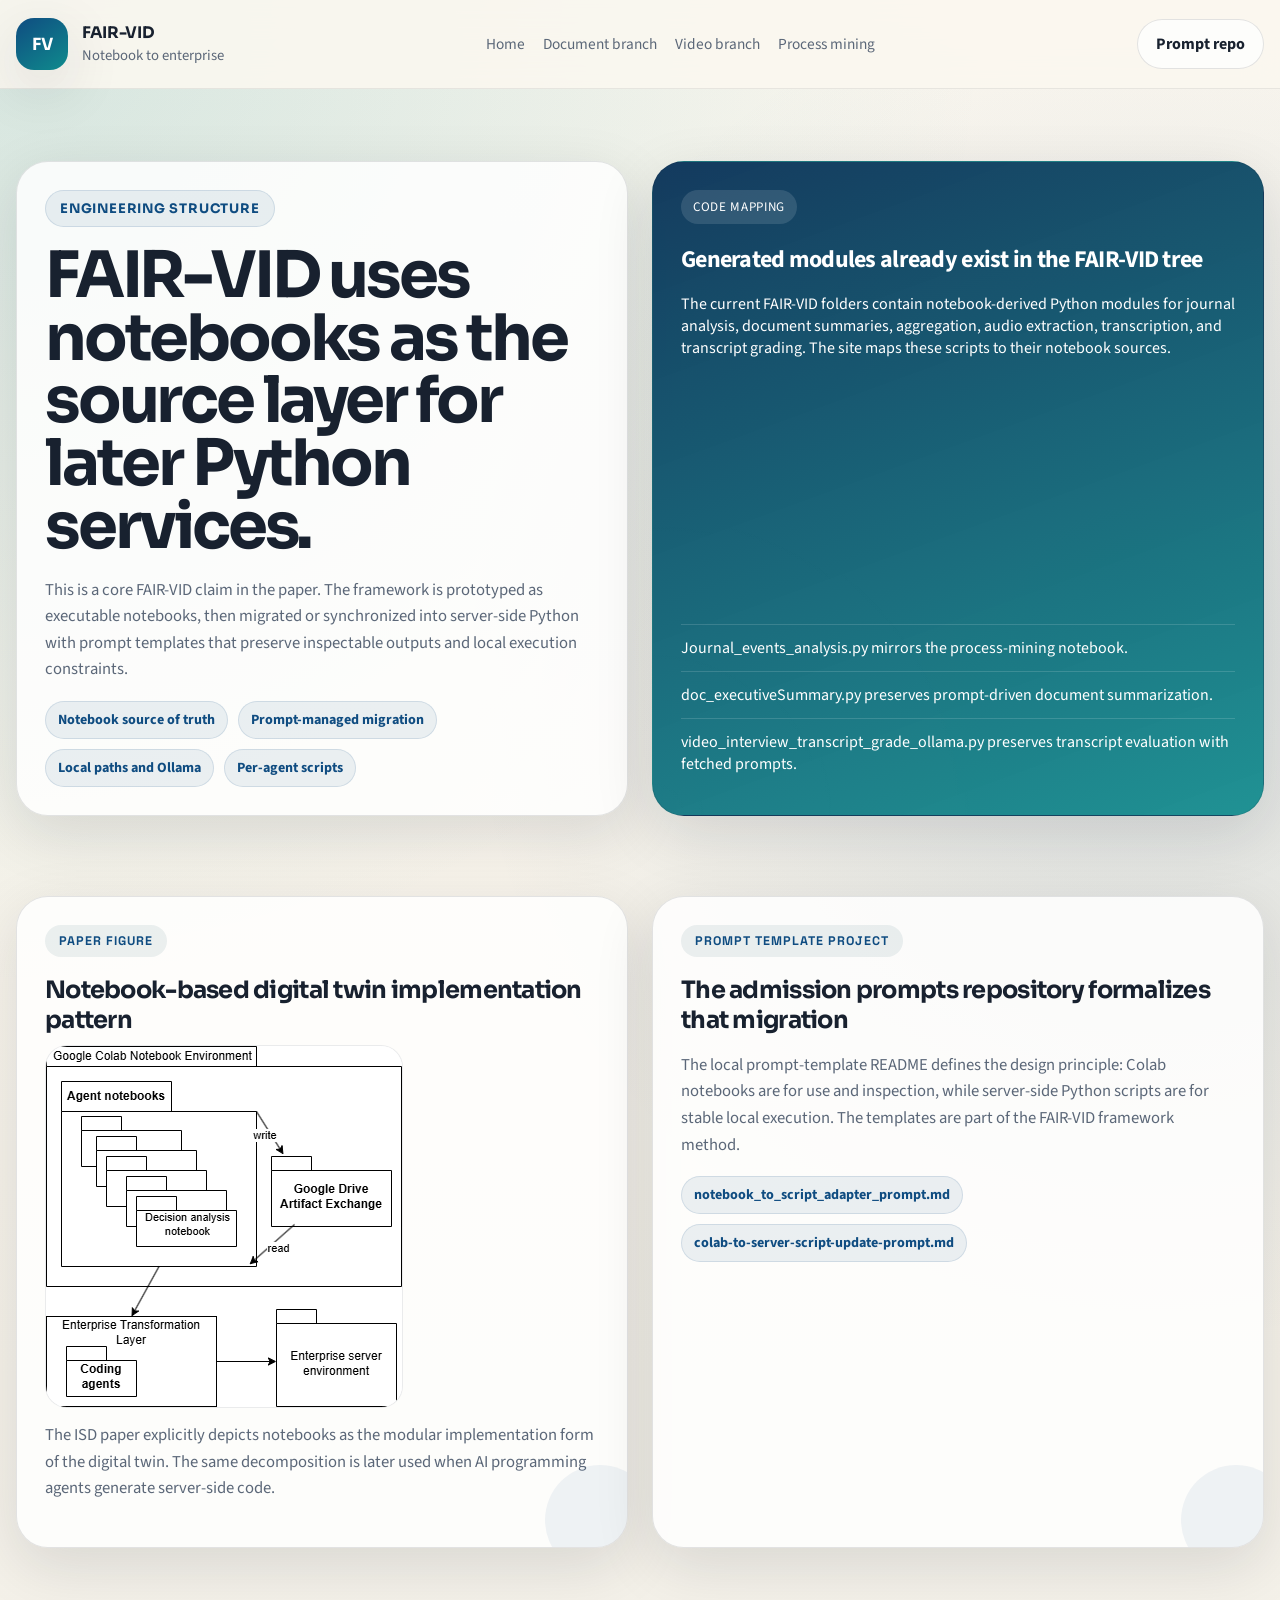
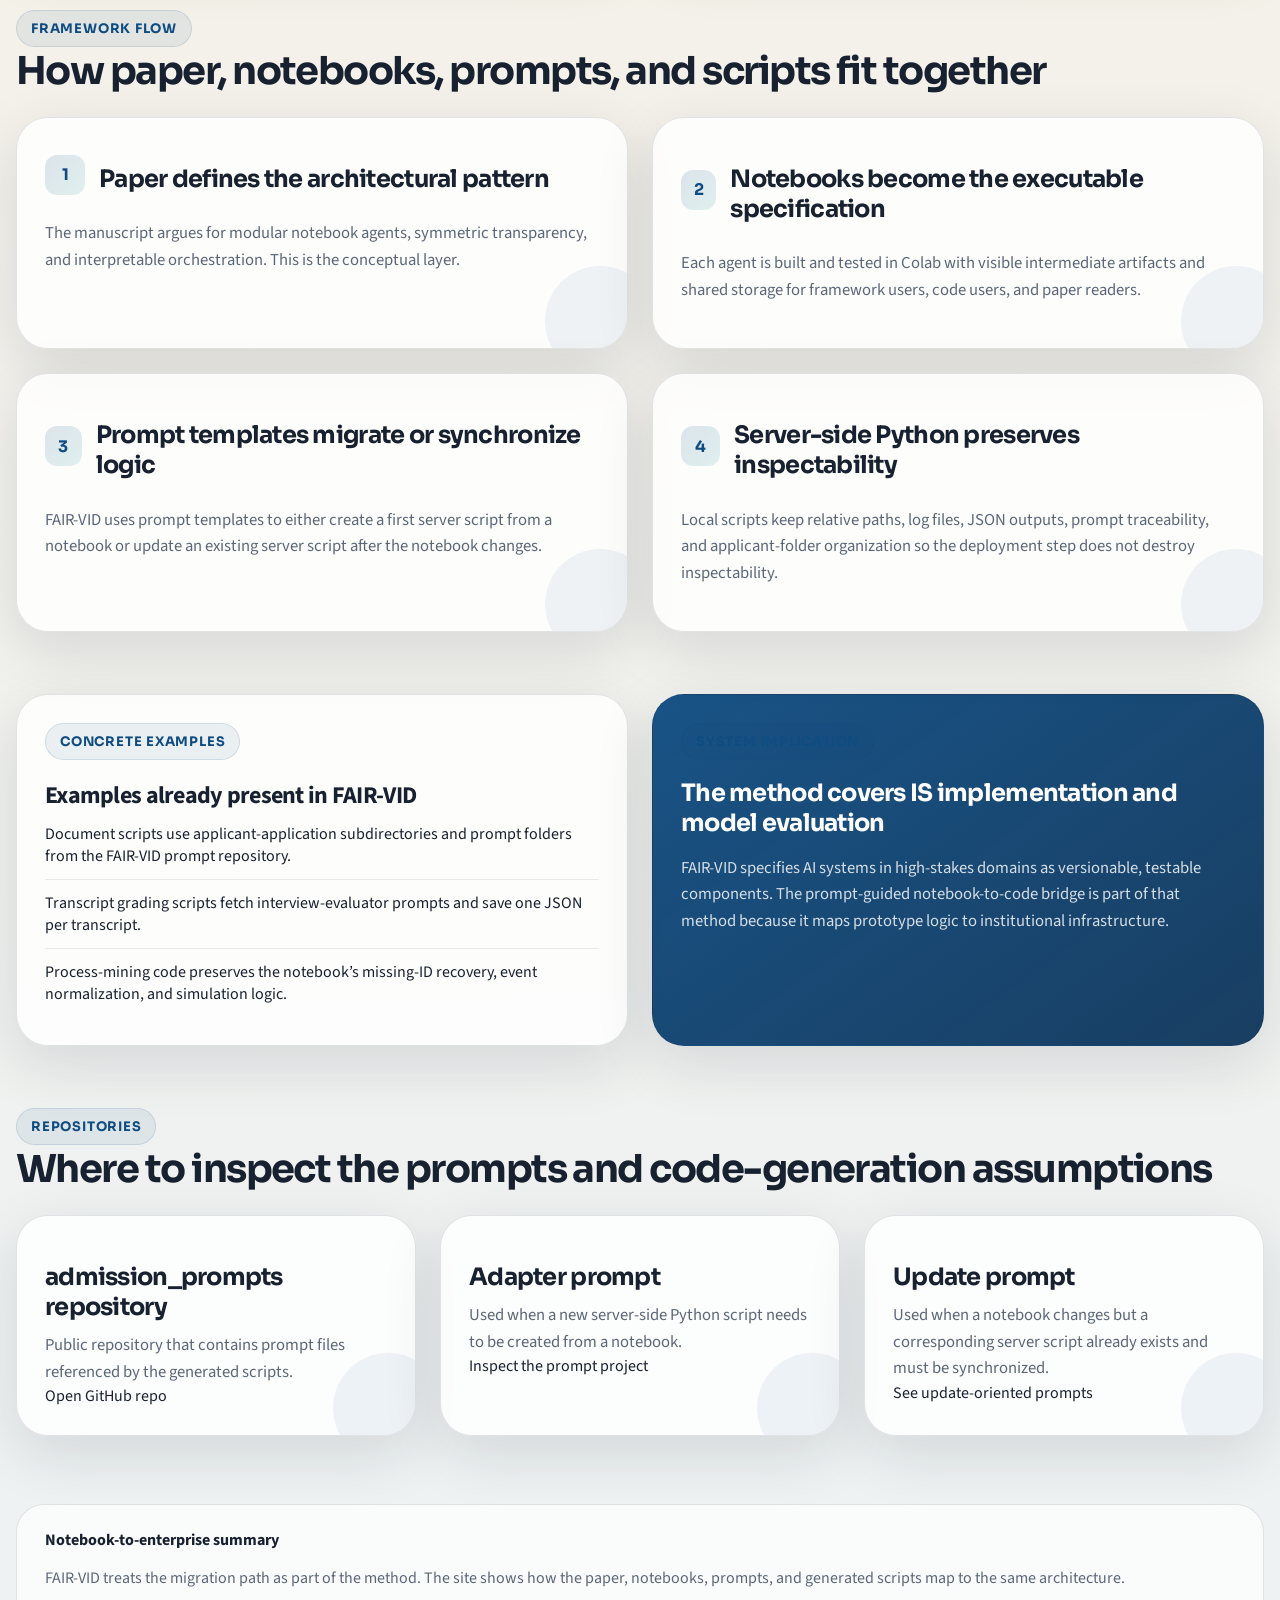
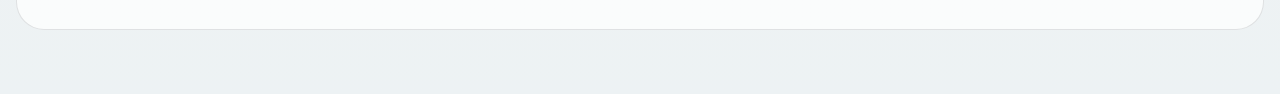
==== notebook-to-enterprise.html @ 35137295 "Add files via upload" ====
<!DOCTYPE html>
<html lang="en">
<head>
    <meta charset="UTF-8">
    <meta name="viewport" content="width=device-width, initial-scale=1.0">
    <title>FAIR-VID Notebook to Enterprise | Prompts, Scripts, and Deployment Pattern</title>
    <link rel="preconnect" href="https://fonts.googleapis.com">
    <link rel="preconnect" href="https://fonts.gstatic.com" crossorigin>
    <link href="https://fonts.googleapis.com/css2?family=Sora:wght@500;600;700;800&family=Source+Sans+3:wght@400;600;700&display=swap" rel="stylesheet">
    <link rel="stylesheet" href="assets/site.css">
</head>
<body>
    <nav class="topbar">
        <div class="site-shell topbar-inner">
            <a class="brand" href="index.html">
                <div class="brand-mark">FV</div>
                <div class="brand-copy">
                    <strong>FAIR-VID</strong>
                    <span>Notebook to enterprise</span>
                </div>
            </a>
            <div class="nav-links">
                <a href="index.html">Home</a>
                <a href="documents.html">Document branch</a>
                <a href="video.html">Video branch</a>
                <a href="process-mining.html">Process mining</a>
            </div>
            <div class="nav-actions">
                <a class="button-secondary" href="https://github.com/fair-vid/admission_prompts" target="_blank" rel="noreferrer">Prompt repo</a>
            </div>
        </div>
    </nav>

    <header class="hero">
        <div class="site-shell page-hero-grid">
            <section class="page-hero">
                <div class="eyebrow">Engineering structure</div>
                <h1>FAIR-VID uses notebooks as the source layer for later Python services.</h1>
                <p>
                    This is a core FAIR-VID claim in the paper. The framework is prototyped as executable notebooks, then migrated or synchronized into server-side Python with prompt templates that preserve inspectable outputs and local execution constraints.
                </p>
                <div class="pill-row">
                    <span class="pill">Notebook source of truth</span>
                    <span class="pill">Prompt-managed migration</span>
                    <span class="pill">Local paths and Ollama</span>
                    <span class="pill">Per-agent scripts</span>
                </div>
            </section>
            <article class="hero-panel">
                <div>
                    <div class="section-chip">Code mapping</div>
                    <h2>Generated modules already exist in the FAIR-VID tree</h2>
                    <p>
                        The current FAIR-VID folders contain notebook-derived Python modules for journal analysis, document summaries, aggregation, audio extraction, transcription, and transcript grading. The site maps these scripts to their notebook sources.
                    </p>
                </div>
                <ul class="hero-list">
                    <li>Journal_events_analysis.py mirrors the process-mining notebook.</li>
                    <li>doc_executiveSummary.py preserves prompt-driven document summarization.</li>
                    <li>video_interview_transcript_grade_ollama.py preserves transcript evaluation with fetched prompts.</li>
                </ul>
            </article>
        </div>
    </header>

    <main>
        <section class="section">
            <div class="site-shell wide-grid">
                <article class="wide-card">
                    <div class="kicker">Paper figure</div>
                    <h3>Notebook-based digital twin implementation pattern</h3>
                    <img src="images/Fig4_Notebook Based Digital Twin Implementation Pattern.drawio.png" alt="Notebook to enterprise pattern">
                    <p class="figure-caption">
                        The ISD paper explicitly depicts notebooks as the modular implementation form of the digital twin. The same decomposition is later used when AI programming agents generate server-side code.
                    </p>
                </article>
                <article class="wide-card">
                    <div class="kicker">Prompt template project</div>
                    <h3>The admission prompts repository formalizes that migration</h3>
                    <p>
                        The local prompt-template README defines the design principle: Colab notebooks are for use and inspection, while server-side Python scripts are for stable local execution. The templates are part of the FAIR-VID framework method.
                    </p>
                    <div class="pill-row">
                        <span class="pill">notebook_to_script_adapter_prompt.md</span>
                        <span class="pill">colab-to-server-script-update-prompt.md</span>
                    </div>
                </article>
            </div>
        </section>

        <section class="section">
            <div class="site-shell">
                <div class="section-head">
                    <div class="eyebrow">Framework flow</div>
                    <h2>How paper, notebooks, prompts, and scripts fit together</h2>
                </div>
                <div class="branch-grid">
                    <article class="step-card">
                        <div class="step-card-header">
                            <div class="step-index">1</div>
                            <h3>Paper defines the architectural pattern</h3>
                        </div>
                        <p>
                            The manuscript argues for modular notebook agents, symmetric transparency, and interpretable orchestration. This is the conceptual layer.
                        </p>
                    </article>
                    <article class="step-card">
                        <div class="step-card-header">
                            <div class="step-index">2</div>
                            <h3>Notebooks become the executable specification</h3>
                        </div>
                        <p>
                            Each agent is built and tested in Colab with visible intermediate artifacts and shared storage for framework users, code users, and paper readers.
                        </p>
                    </article>
                    <article class="step-card">
                        <div class="step-card-header">
                            <div class="step-index">3</div>
                            <h3>Prompt templates migrate or synchronize logic</h3>
                        </div>
                        <p>
                            FAIR-VID uses prompt templates to either create a first server script from a notebook or update an existing server script after the notebook changes.
                        </p>
                    </article>
                    <article class="step-card">
                        <div class="step-card-header">
                            <div class="step-index">4</div>
                            <h3>Server-side Python preserves inspectability</h3>
                        </div>
                        <p>
                            Local scripts keep relative paths, log files, JSON outputs, prompt traceability, and applicant-folder organization so the deployment step does not destroy inspectability.
                        </p>
                    </article>
                </div>
            </div>
        </section>

        <section class="section">
            <div class="site-shell split-grid">
                <article class="panel">
                    <div class="eyebrow">Concrete examples</div>
                    <h3>Examples already present in FAIR-VID</h3>
                    <ul class="plain-list">
                        <li>Document scripts use applicant-application subdirectories and prompt folders from the FAIR-VID prompt repository.</li>
                        <li>Transcript grading scripts fetch interview-evaluator prompts and save one JSON per transcript.</li>
                        <li>Process-mining code preserves the notebook’s missing-ID recovery, event normalization, and simulation logic.</li>
                    </ul>
                </article>
                <article class="callout">
                    <div class="eyebrow">System implication</div>
                    <h3>The method covers IS implementation and model evaluation</h3>
                    <p>
                        FAIR-VID specifies AI systems in high-stakes domains as versionable, testable components. The prompt-guided notebook-to-code bridge is part of that method because it maps prototype logic to institutional infrastructure.
                    </p>
                </article>
            </div>
        </section>

        <section class="section">
            <div class="site-shell">
                <div class="section-head">
                    <div class="eyebrow">Repositories</div>
                    <h2>Where to inspect the prompts and code-generation assumptions</h2>
                </div>
                <div class="link-grid">
                    <article class="link-card">
                        <h3>admission_prompts repository</h3>
                        <p>Public repository that contains prompt files referenced by the generated scripts.</p>
                        <a class="text-link" href="https://github.com/fair-vid/admission_prompts" target="_blank" rel="noreferrer">Open GitHub repo</a>
                    </article>
                    <article class="link-card">
                        <h3>Adapter prompt</h3>
                        <p>Used when a new server-side Python script needs to be created from a notebook.</p>
                        <a class="text-link" href="https://github.com/fair-vid/admission_prompts/tree/main" target="_blank" rel="noreferrer">Inspect the prompt project</a>
                    </article>
                    <article class="link-card">
                        <h3>Update prompt</h3>
                        <p>Used when a notebook changes but a corresponding server script already exists and must be synchronized.</p>
                        <a class="text-link" href="https://github.com/fair-vid/admission_prompts/tree/main" target="_blank" rel="noreferrer">See update-oriented prompts</a>
                    </article>
                </div>
            </div>
        </section>
    </main>

    <footer class="footer">
        <div class="site-shell footer-card">
            <strong>Notebook-to-enterprise summary</strong>
            <p>
                FAIR-VID treats the migration path as part of the method. The site shows how the paper, notebooks, prompts, and generated scripts map to the same architecture.
            </p>
        </div>
    </footer>
</body>
</html>
---- assets/site.css ----
@import url('https://fonts.googleapis.com/css2?family=Manrope:wght@400;500;600;700;800&family=Space+Grotesk:wght@500;700&display=swap');

:root {
    --bg: #f4efe4;
    --surface: rgba(255, 255, 255, 0.82);
    --surface-strong: #ffffff;
    --paper: #fffdf8;
    --paper-strong: #fff8ee;
    --ink: #1d2433;
    --muted: #596172;
    --line: rgba(29, 36, 51, 0.12);
    --brand: #0f4c5c;
    --brand-deep: #083946;
    --teal: #0f8b8d;
    --amber: #c57617;
    --accent: #cf5c36;
    --accent-soft: rgba(207, 92, 54, 0.12);
    --gold: #d5a021;
    --mint: #4d9078;
    --shadow: 0 24px 60px rgba(22, 31, 52, 0.12);
    --radius-xl: 30px;
    --radius-lg: 22px;
    --radius-md: 16px;
    --max: 1460px;
}

* {
    box-sizing: border-box;
}

html {
    scroll-behavior: smooth;
}

body {
    margin: 0;
    font-family: 'Manrope', sans-serif;
    color: var(--ink);
    background:
        radial-gradient(circle at top left, rgba(213, 160, 33, 0.18), transparent 26%),
        radial-gradient(circle at top right, rgba(15, 76, 92, 0.14), transparent 24%),
        linear-gradient(180deg, #fcf8f0 0%, var(--bg) 42%, #f6f1e6 100%);
}

a {
    color: inherit;
    text-decoration: none;
}

img {
    max-width: 100%;
    display: block;
}

.page-shell {
    width: min(calc(100% - 32px), var(--max));
    margin: 0 auto;
}

.site-nav {
    position: sticky;
    top: 0;
    z-index: 40;
    backdrop-filter: blur(18px);
    background: rgba(255, 252, 245, 0.82);
    border-bottom: 1px solid rgba(29, 36, 51, 0.08);
}

.site-nav__inner {
    width: min(calc(100% - 32px), var(--max));
    margin: 0 auto;
    padding: 18px 0;
    display: flex;
    align-items: center;
    justify-content: space-between;
    gap: 24px;
}

    --ink: #18212f;
    display: flex;
    align-items: center;
    --brand: #0f4c81;
}

.brand-mark {
    width: 48px;
    height: 48px;
    border-radius: 16px;
    background: linear-gradient(135deg, var(--brand), var(--brand-deep));
    color: white;
    display: grid;
    place-items: center;
    box-shadow: var(--shadow);
    font-size: 1.2rem;
}

.brand-lockup strong,
.section-title,
.hero-title,
.kicker,
.stat-card strong,
.card h3,
.figure-card h3,
.timeline-step h3,
.page-hero h1 {
    font-family: 'Space Grotesk', sans-serif;
}

.brand-copy {
    display: flex;
    flex-direction: column;
    gap: 2px;
}

.brand-copy strong {
    font-size: 1.05rem;
    letter-spacing: -0.03em;
}

.brand-copy span {
    font-size: 0.83rem;
    color: var(--muted);
}

.nav-links {
    display: flex;
    flex-wrap: wrap;
    align-items: center;
    justify-content: flex-end;
    gap: 10px 18px;
    font-size: 0.92rem;
}

.nav-links a {
    color: var(--muted);
}

.nav-links a:hover,
.nav-links a:focus-visible {
    color: var(--brand);
}

.nav-actions {
    display: flex;
    gap: 10px;
    align-items: center;
}

.button,
.button-outline,
.button-soft {
    display: inline-flex;
    align-items: center;
    justify-content: center;
    gap: 10px;
    border-radius: 999px;
    padding: 13px 20px;
    font-weight: 700;
    transition: transform 0.2s ease, box-shadow 0.2s ease, background 0.2s ease;
}

.button {
    color: white;
    background: linear-gradient(135deg, var(--brand), var(--brand-deep));
    box-shadow: var(--shadow);
}

.button:hover,
.button-outline:hover,
.button-soft:hover {
    transform: translateY(-2px);
}

.button-outline {
    border: 1px solid rgba(29, 36, 51, 0.14);
    background: rgba(255, 255, 255, 0.68);
}

.button-soft {
    background: var(--accent-soft);
    color: var(--accent);
}

.hero,
.page-hero {
    padding: 48px 0 28px;
}

.hero-grid,
.page-hero__grid {
    display: grid;
    grid-template-columns: 1.3fr 0.9fr;
    gap: 30px;
    align-items: stretch;
}

.hero-panel,
.page-hero__panel,
.spotlight-card,
.card,
.figure-card,
.metric-panel,
.timeline-step,
.wide-panel,
.info-panel {
    background: rgba(255, 253, 248, 0.88);
    border: 1px solid rgba(29, 36, 51, 0.08);
    border-radius: var(--radius-xl);
    box-shadow: var(--shadow);
}

.hero-panel,
.page-hero__panel {
    padding: 34px;
}

.kicker {
    display: inline-flex;
    align-items: center;
    gap: 10px;
    border-radius: 999px;
    padding: 8px 14px;
    background: rgba(15, 76, 92, 0.08);
    color: var(--brand);
    font-size: 0.85rem;
    letter-spacing: 0.01em;
}

.hero-title,
.page-hero h1 {
    margin: 18px 0 18px;
    font-size: clamp(2.3rem, 4.6vw, 4.8rem);
    line-height: 0.98;
    letter-spacing: -0.05em;
}

.hero-copy,
.page-hero p,
.section-intro {
    color: var(--muted);
    font-size: 1.06rem;
    line-height: 1.72;
}

.hero-actions {
    display: flex;
    flex-wrap: wrap;
    gap: 12px;
    margin: 28px 0 24px;
}

.hero-meta {
    display: flex;
    flex-wrap: wrap;
    gap: 14px;
    color: var(--muted);
    font-size: 0.95rem;
}

.hero-meta span {
    display: inline-flex;
    align-items: center;
    gap: 8px;
}

.spotlight-card {
    padding: 30px;
    background:
        linear-gradient(180deg, rgba(15, 76, 92, 0.06), rgba(255, 255, 255, 0.92)),
        rgba(255, 253, 248, 0.92);
}

.spotlight-card h2,
.section-title {
    margin: 0 0 12px;
    font-size: clamp(1.7rem, 3vw, 2.6rem);
    letter-spacing: -0.04em;
}

.spotlight-card p {
    color: var(--muted);
    line-height: 1.72;
}

.spotlight-list,
.plain-list {
    margin: 18px 0 0;
    padding: 0;
    list-style: none;
}

.spotlight-list li,
.plain-list li {
    display: flex;
    gap: 12px;
    align-items: flex-start;
    padding: 12px 0;
    border-top: 1px solid rgba(29, 36, 51, 0.08);
}

.spotlight-list li:first-child,
.plain-list li:first-child {
    border-top: 0;
    padding-top: 0;
}

.section {
    padding: 28px 0 20px;
}

.section-header {
    display: flex;
    justify-content: space-between;
    align-items: end;
    gap: 20px;
    margin-bottom: 24px;
}

.section-header p {
    margin: 0;
    max-width: 760px;
}

.stats-grid,
.cards-grid,
.figures-grid,
.metrics-grid,
.link-grid,
.timeline,
.quote-grid,
.artifact-grid {
    display: grid;
    gap: 18px;
}

.stats-grid {
    grid-template-columns: repeat(4, minmax(0, 1fr));
}

.cards-grid.three {
    grid-template-columns: repeat(3, minmax(0, 1fr));
}

.cards-grid.two,
.figures-grid.two,
.metrics-grid.two,
.quote-grid,
.artifact-grid {
    grid-template-columns: repeat(2, minmax(0, 1fr));
}

.link-grid {
    grid-template-columns: repeat(4, minmax(0, 1fr));
}

.timeline {
    grid-template-columns: repeat(4, minmax(0, 1fr));
}

.stat-card,
.card,
.figure-card,
.metric-panel,
.timeline-step,
.link-card,
.quote-card,
.artifact-card {
    padding: 24px;
}

.stat-card {
    background: linear-gradient(180deg, rgba(255, 255, 255, 0.88), rgba(255, 248, 238, 0.92));
    border: 1px solid rgba(29, 36, 51, 0.08);
    border-radius: var(--radius-lg);
}

.stat-card strong {
    display: block;
    font-size: clamp(1.8rem, 3.4vw, 3rem);
    letter-spacing: -0.06em;
    color: var(--brand-deep);
}

.stat-card span,
.eyebrow,
.muted {
    color: var(--muted);
}

.eyebrow {
    font-size: 0.82rem;
    font-weight: 700;
    text-transform: uppercase;
    letter-spacing: 0.12em;
}

.card h3,
.figure-card h3,
.metric-panel h3,
.timeline-step h3,
.wide-panel h3,
.info-panel h3,
.quote-card h3,
.artifact-card h3 {
    margin: 10px 0 10px;
    font-size: 1.22rem;
    letter-spacing: -0.03em;
}

.card p,
.figure-card p,
.metric-panel p,
.timeline-step p,
.wide-panel p,
.info-panel p,
.quote-card p,
.artifact-card p,
.link-card p {
    margin: 0;
    color: var(--muted);
    line-height: 1.7;
}

.icon-chip {
    width: 46px;
    height: 46px;
    border-radius: 15px;
    display: grid;
    place-items: center;
    color: white;
    background: linear-gradient(135deg, var(--accent), #a43f20);
    box-shadow: 0 12px 30px rgba(207, 92, 54, 0.28);
}

.figure-card img {
    border-radius: 18px;
    margin-bottom: 18px;
    border: 1px solid rgba(29, 36, 51, 0.08);
    background: white;
}

.metric-panel {
    background: linear-gradient(180deg, rgba(15, 76, 92, 0.95), rgba(8, 57, 70, 0.96));
    color: white;
}

.metric-panel p,
.metric-panel li,
.metric-panel .muted {
    color: rgba(255, 255, 255, 0.82);
}

.metric-badge {
    display: inline-flex;
    align-items: center;
    gap: 8px;
    padding: 7px 12px;
    border-radius: 999px;
    background: rgba(255, 255, 255, 0.12);
    font-size: 0.82rem;
    font-weight: 700;
}

.wide-panel,
.info-panel,
.quote-card,
.artifact-card,
.link-card {
    padding: 28px;
}

.wide-panel {
    display: grid;
    grid-template-columns: 1.08fr 0.92fr;
    gap: 24px;
    align-items: center;
}

.wide-panel img {
    border-radius: 20px;
    border: 1px solid rgba(29, 36, 51, 0.08);
}

.link-card {
    border-radius: var(--radius-lg);
    border: 1px solid rgba(29, 36, 51, 0.08);
    background: rgba(255, 253, 248, 0.92);
}

.link-card strong {
    display: block;
    margin-bottom: 8px;
}

.link-card span {
    display: inline-flex;
    margin-top: 16px;
    color: var(--brand);
    font-weight: 700;
}

.process-flow {
    display: grid;
    grid-template-columns: repeat(3, minmax(0, 1fr));
    gap: 18px;
}

.process-pillars {
    display: grid;
    grid-template-columns: repeat(5, minmax(0, 1fr));
    gap: 12px;
}

.pillar {
    padding: 18px 14px;
    border-radius: 18px;
    background: rgba(15, 76, 92, 0.06);
    border: 1px solid rgba(15, 76, 92, 0.09);
}

.pillar strong {
    display: block;
    margin-bottom: 8px;
}

.footer {
    padding: 36px 0 48px;
    color: var(--muted);
}

.footer-panel {
    padding: 24px 28px;
    border-radius: var(--radius-lg);
    border: 1px solid rgba(29, 36, 51, 0.08);
    background: rgba(255, 253, 248, 0.76);
}

.tag-row {
    display: flex;
    flex-wrap: wrap;
    gap: 10px;
    margin-top: 18px;
}

.tag {
    padding: 8px 12px;
    border-radius: 999px;
    background: rgba(255, 255, 255, 0.74);
    border: 1px solid rgba(29, 36, 51, 0.08);
    color: var(--muted);
    font-size: 0.88rem;
    font-weight: 600;
}

.small-note {
    margin-top: 14px;
    font-size: 0.92rem;
    color: var(--muted);
}

.page-divider {
    height: 1px;
    margin: 34px 0 8px;
    background: linear-gradient(90deg, transparent, rgba(29, 36, 51, 0.14), transparent);
}

@media (max-width: 1100px) {
    .hero-grid,
    .page-hero__grid,
    .wide-panel,
    .stats-grid,
    .cards-grid.three,
    .cards-grid.two,
    .figures-grid.two,
    .metrics-grid.two,
    .link-grid,
    .timeline,
    .quote-grid,
    .artifact-grid,
    .process-flow,
    .process-pillars {
        grid-template-columns: repeat(2, minmax(0, 1fr));
    }
}

@media (max-width: 820px) {
    .site-nav__inner {
        flex-direction: column;
        align-items: stretch;
    }

    .nav-links,
    .nav-actions {
        justify-content: flex-start;
    }

    .hero-grid,
    .page-hero__grid,
    .wide-panel,
    .stats-grid,
    .cards-grid.three,
    .cards-grid.two,
    .figures-grid.two,
    .metrics-grid.two,
    .link-grid,
    .timeline,
    .quote-grid,
    .artifact-grid,
    .process-flow,
    .process-pillars {
        grid-template-columns: 1fr;
    }

    .hero-panel,
    .page-hero__panel,
    .spotlight-card,
    .card,
    .figure-card,
    .metric-panel,
    .timeline-step,
    .wide-panel,
    .info-panel,
    .quote-card,
    .artifact-card,
    .link-card,
    .footer-panel {
        padding: 22px;
    }

    .section-header {
        flex-direction: column;
        align-items: flex-start;
    }

    .hero,
    .page-hero {
        padding-top: 26px;
    }
}

:root {
    --bg: #f3efe6;
    --surface: rgba(255, 255, 255, 0.82);
    --surface-strong: #ffffff;
    --ink: #18212f;
    --muted: #5b6778;
    --line: rgba(24, 33, 47, 0.12);
    --brand: #0f4c81;
    --brand-deep: #0a3258;
    --teal: #0f8b8d;
    --amber: #c57617;
    --shadow: 0 18px 60px rgba(17, 27, 42, 0.12);
    --radius-xl: 32px;
    --radius-lg: 24px;
    --radius-md: 16px;
    --max: 1460px;
}

* {
    box-sizing: border-box;
}

html {
    scroll-behavior: smooth;
}

body {
    margin: 0;
    font-family: "Source Sans 3", "Segoe UI", sans-serif;
    color: var(--ink);
    background:
        radial-gradient(circle at top left, rgba(15, 139, 141, 0.16), transparent 28%),
        radial-gradient(circle at right 10% top 20%, rgba(15, 76, 129, 0.12), transparent 24%),
        linear-gradient(180deg, #fbf7ef 0%, #f5f1e8 42%, #edf2f4 100%);
}

a {
    color: inherit;
    text-decoration: none;
}

img {
    max-width: 100%;
    display: block;
}

.site-shell {
    width: min(calc(100% - 32px), var(--max));
    margin: 0 auto;
}

.topbar {
    position: sticky;
    top: 0;
    z-index: 20;
    backdrop-filter: blur(16px);
    background: rgba(251, 247, 239, 0.88);
    border-bottom: 1px solid rgba(24, 33, 47, 0.08);
}

.topbar-inner {
    display: flex;
    align-items: center;
    justify-content: space-between;
    gap: 20px;
    padding: 18px 0;
}

.brand {
    display: flex;
    align-items: center;
    gap: 14px;
}

.brand-mark {
    width: 52px;
    height: 52px;
    display: grid;
    place-items: center;
    border-radius: 18px;
    background: linear-gradient(145deg, var(--brand), var(--teal));
    color: white;
    font-family: "Sora", "Segoe UI", sans-serif;
    font-size: 1.05rem;
    font-weight: 700;
    box-shadow: var(--shadow);
}

.brand-copy strong,
.hero-copy h1,
.section-head h2,
.eyebrow,
.callout h3,
.tile h3,
.metric strong,
.step-card h3,
.page-hero h1,
.wide-card h3,
.figure-card h3,
.link-card h3,
.data-card h3 {
    font-family: "Sora", "Segoe UI", sans-serif;
}

.brand-copy strong {
    display: block;
    font-size: 1rem;
    letter-spacing: -0.02em;
}

.brand-copy span {
    color: var(--muted);
    font-size: 0.92rem;
}

.nav-links {
    display: flex;
    flex-wrap: wrap;
    gap: 18px;
    font-size: 0.96rem;
    color: var(--muted);
}

.nav-links a:hover,
.text-link:hover {
    color: var(--brand);
}

.nav-actions {
    display: flex;
    gap: 12px;
    align-items: center;
}

.button,
.button-secondary,
.button-ghost {
    display: inline-flex;
    align-items: center;
    justify-content: center;
    gap: 10px;
    padding: 13px 18px;
    border-radius: 999px;
    font-weight: 700;
    transition: transform 0.2s ease, background 0.2s ease, border-color 0.2s ease;
}

.button {
    color: white;
    background: linear-gradient(135deg, var(--brand), var(--brand-deep));
    box-shadow: 0 16px 32px rgba(10, 50, 88, 0.22);
}

.button-secondary {
    color: var(--ink);
    background: rgba(255, 255, 255, 0.72);
    border: 1px solid rgba(24, 33, 47, 0.12);
}

.button-ghost {
    color: var(--brand);
    border: 1px solid rgba(15, 76, 129, 0.18);
    background: rgba(15, 76, 129, 0.06);
}

.button:hover,
.button-secondary:hover,
.button-ghost:hover,
.tile:hover,
.step-card:hover,
.wide-card:hover,
.metric:hover,
.link-card:hover,
.figure-card:hover,
.data-card:hover {
    transform: translateY(-2px);
}

.hero {
    padding: 72px 0 42px;
}

.hero-grid,
.page-hero-grid,
.split-grid,
.gallery-grid,
.framework-grid,
.branch-grid,
.wide-grid,
.data-grid,
.link-grid,
.three-grid,
.metrics-grid,
.hero-stats {
    display: grid;
    gap: 24px;
}

.hero-grid,
.page-hero-grid,
.split-grid,
.wide-grid {
    grid-template-columns: repeat(2, minmax(0, 1fr));
    align-items: stretch;
}

.hero-copy,
.hero-panel,
.page-hero,
.panel,
.wide-card,
.callout,
.figure-card,
.metric,
.tile,
.step-card,
.link-card,
.data-card {
    border: 1px solid var(--line);
    background: var(--surface);
    border-radius: var(--radius-xl);
    box-shadow: var(--shadow);
}

.hero-copy,
.page-hero,
.hero-panel,
.panel,
.wide-card,
.callout,
.figure-card,
.metric,
.tile,
.step-card,
.link-card,
.data-card {
    padding: 28px;
}

.eyebrow {
    display: inline-flex;
    align-items: center;
    gap: 10px;
    font-size: 0.82rem;
    letter-spacing: 0.06em;
    text-transform: uppercase;
    color: var(--brand);
    padding: 9px 14px;
    border-radius: 999px;
    background: rgba(15, 76, 129, 0.08);
    border: 1px solid rgba(15, 76, 129, 0.12);
}

.hero-copy h1,
.page-hero h1 {
    margin: 18px 0 18px;
    font-size: clamp(2.6rem, 5vw, 4.9rem);
    line-height: 0.98;
    letter-spacing: -0.05em;
}

.hero-copy p,
.page-hero p,
.section-head p,
.body-copy,
.wide-card p,
.tile p,
.step-card p,
.callout p,
.link-card p,
.data-card p,
.figure-card p {
    color: var(--muted);
    line-height: 1.6;
    font-size: 1.04rem;
}

.hero-actions {
    display: flex;
    flex-wrap: wrap;
    gap: 14px;
    margin: 24px 0 0;
}

.hero-stats,
.metrics-grid,
.framework-grid,
.branch-grid,
.gallery-grid,
.data-grid,
.link-grid,
.three-grid {
    grid-template-columns: repeat(3, minmax(0, 1fr));
}

.hero-stats {
    margin-top: 28px;
}

.metric strong {
    display: block;
    font-size: clamp(1.45rem, 2vw, 2rem);
    letter-spacing: -0.05em;
    line-height: 1.1;
    overflow-wrap: anywhere;
    margin-bottom: 8px;
}

.metric span {
    color: var(--muted);
}

.hero-panel {
    display: flex;
    flex-direction: column;
    justify-content: space-between;
    background:
        linear-gradient(160deg, rgba(10, 50, 88, 0.96), rgba(15, 139, 141, 0.92)),
        radial-gradient(circle at bottom left, rgba(255, 255, 255, 0.16), transparent 42%);
    color: white;
}

.hero-panel .section-chip,
.page-chip {
    display: inline-flex;
    align-items: center;
    gap: 8px;
    padding: 8px 12px;
    border-radius: 999px;
    font-size: 0.82rem;
    letter-spacing: 0.05em;
    text-transform: uppercase;
    background: rgba(255, 255, 255, 0.12);
}

.hero-panel h2,
.panel h3,
.wide-card h3,
.figure-card h3,
.link-card h3,
.data-card h3,
.tile h3,
.step-card h3,
.callout h3 {
    margin: 18px 0 10px;
    font-size: 1.5rem;
    letter-spacing: -0.03em;
}

.hero-list,
.plain-list,
.step-list,
.link-list {
    list-style: none;
    padding: 0;
    margin: 0;
}

.hero-list li,
.plain-list li,
.link-list li {
    padding: 12px 0;
    border-top: 1px solid rgba(255, 255, 255, 0.14);
}

.panel .plain-list li,
.step-card .plain-list li,
.wide-card .plain-list li,
.data-card .plain-list li,
.callout .plain-list li {
    border-top-color: rgba(24, 33, 47, 0.09);
}

.section {
    padding: 38px 0 24px;
}

.section-head {
    margin-bottom: 22px;
}

.section-head h2 {
    margin: 0 0 10px;
    font-size: clamp(2rem, 3vw, 3rem);
    letter-spacing: -0.04em;
}

.section-head p {
    max-width: 820px;
}

.tile,
.step-card,
.link-card,
.data-card,
.wide-card {
    position: relative;
    overflow: hidden;
}

.tile::after,
.step-card::after,
.link-card::after,
.data-card::after,
.wide-card::after {
    content: "";
    position: absolute;
    inset: auto -28px -28px auto;
    width: 110px;
    height: 110px;
    border-radius: 50%;
    background: rgba(15, 76, 129, 0.06);
}

.tile .kicker,
.data-card .kicker,
.step-card .kicker,
.wide-card .kicker {
    color: var(--brand);
    text-transform: uppercase;
    letter-spacing: 0.08em;
    font-size: 0.78rem;
    font-weight: 700;
}

.pill-row {
    display: flex;
    flex-wrap: wrap;
    gap: 10px;
    margin-top: 18px;
}

.pill {
    padding: 8px 12px;
    border-radius: 999px;
    background: rgba(15, 76, 129, 0.08);
    border: 1px solid rgba(15, 76, 129, 0.12);
    color: var(--brand);
    font-size: 0.88rem;
    font-weight: 700;
}

.figure-card img,
.hero-panel img,
.panel img,
.wide-card img {
    border-radius: 22px;
    border: 1px solid rgba(24, 33, 47, 0.09);
    background: white;
}

.figure-caption {
    margin-top: 14px;
    color: var(--muted);
    font-size: 0.96rem;
    line-height: 1.55;
}

.branch-grid,
.framework-grid {
    grid-template-columns: repeat(2, minmax(0, 1fr));
}

.step-index {
    display: inline-grid;
    place-items: center;
    width: 40px;
    height: 40px;
    border-radius: 12px;
    background: linear-gradient(135deg, rgba(15, 76, 129, 0.14), rgba(15, 139, 141, 0.12));
    color: var(--brand);
    font-family: "Sora", "Segoe UI", sans-serif;
    font-weight: 700;
}

.step-card-header {
    display: flex;
    align-items: center;
    gap: 14px;
}

.callout {
    background: linear-gradient(145deg, rgba(15, 76, 129, 0.96), rgba(10, 50, 88, 0.94));
    color: white;
}

.callout p,
.callout li {
    color: rgba(255, 255, 255, 0.82);
}

.callout .plain-list li {
    border-top-color: rgba(255, 255, 255, 0.14);
}

.footer {
    padding: 44px 0 64px;
    color: var(--muted);
}

.footer-card {
    padding: 24px 28px;
    border-radius: 28px;
    border: 1px solid var(--line);
    background: rgba(255, 255, 255, 0.72);
}

.footer-card strong {
    color: var(--ink);
}

.mono {
    font-family: "Courier New", monospace;
}

@media (max-width: 1040px) {
    .topbar-inner,
    .nav-actions,
    .nav-links,
    .hero-actions {
        flex-wrap: wrap;
    }

    .hero-grid,
    .page-hero-grid,
    .split-grid,
    .wide-grid,
    .framework-grid,
    .branch-grid,
    .gallery-grid,
    .hero-stats,
    .metrics-grid,
    .data-grid,
    .link-grid,
    .three-grid {
        grid-template-columns: 1fr;
    }
}

@media (max-width: 720px) {
    .site-shell {
        width: min(calc(100% - 22px), var(--max));
    }

    .hero,
    .section,
    .footer {
        padding-top: 24px;
    }

    .hero-copy,
    .page-hero,
    .hero-panel,
    .panel,
    .wide-card,
    .callout,
    .figure-card,
    .metric,
    .tile,
    .step-card,
    .link-card,
    .data-card,
    .footer-card {
        padding: 22px;
        border-radius: 24px;
    }

    .brand-copy span,
    .nav-links {
        font-size: 0.86rem;
    }
}
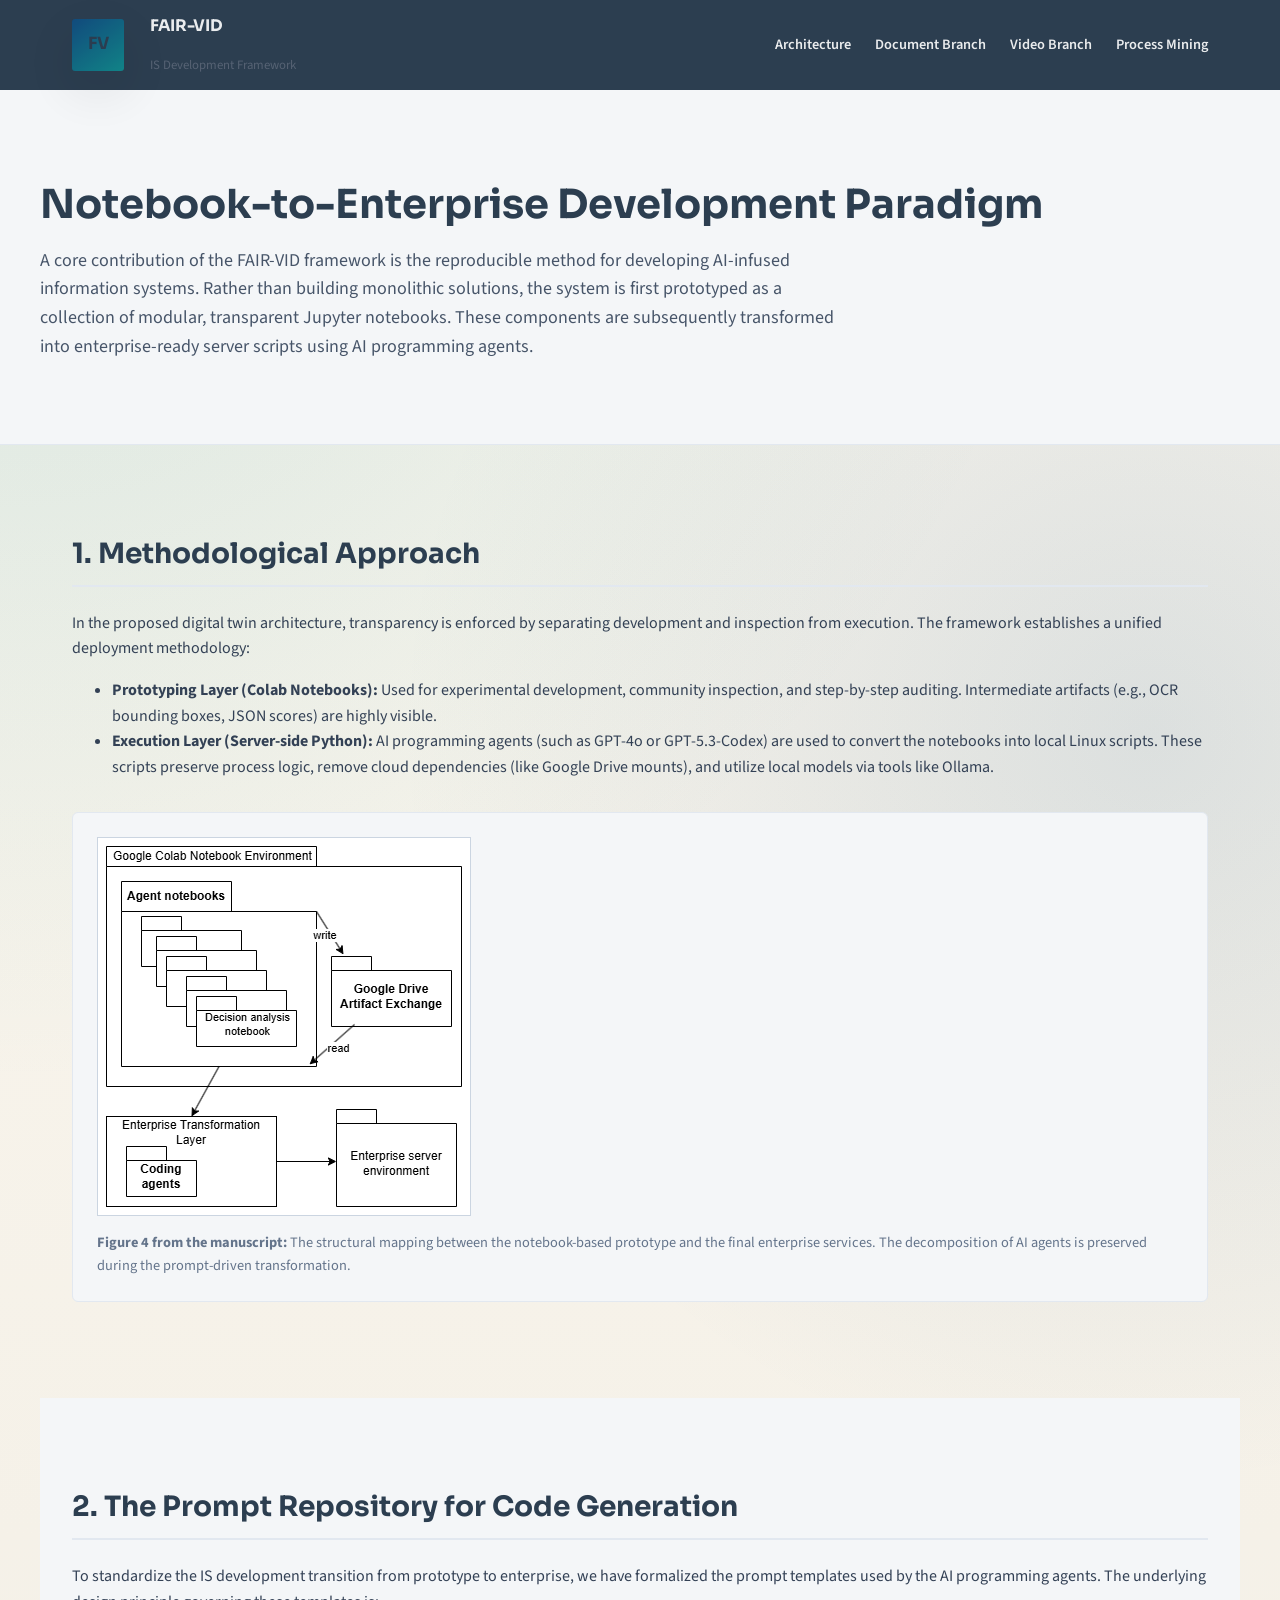
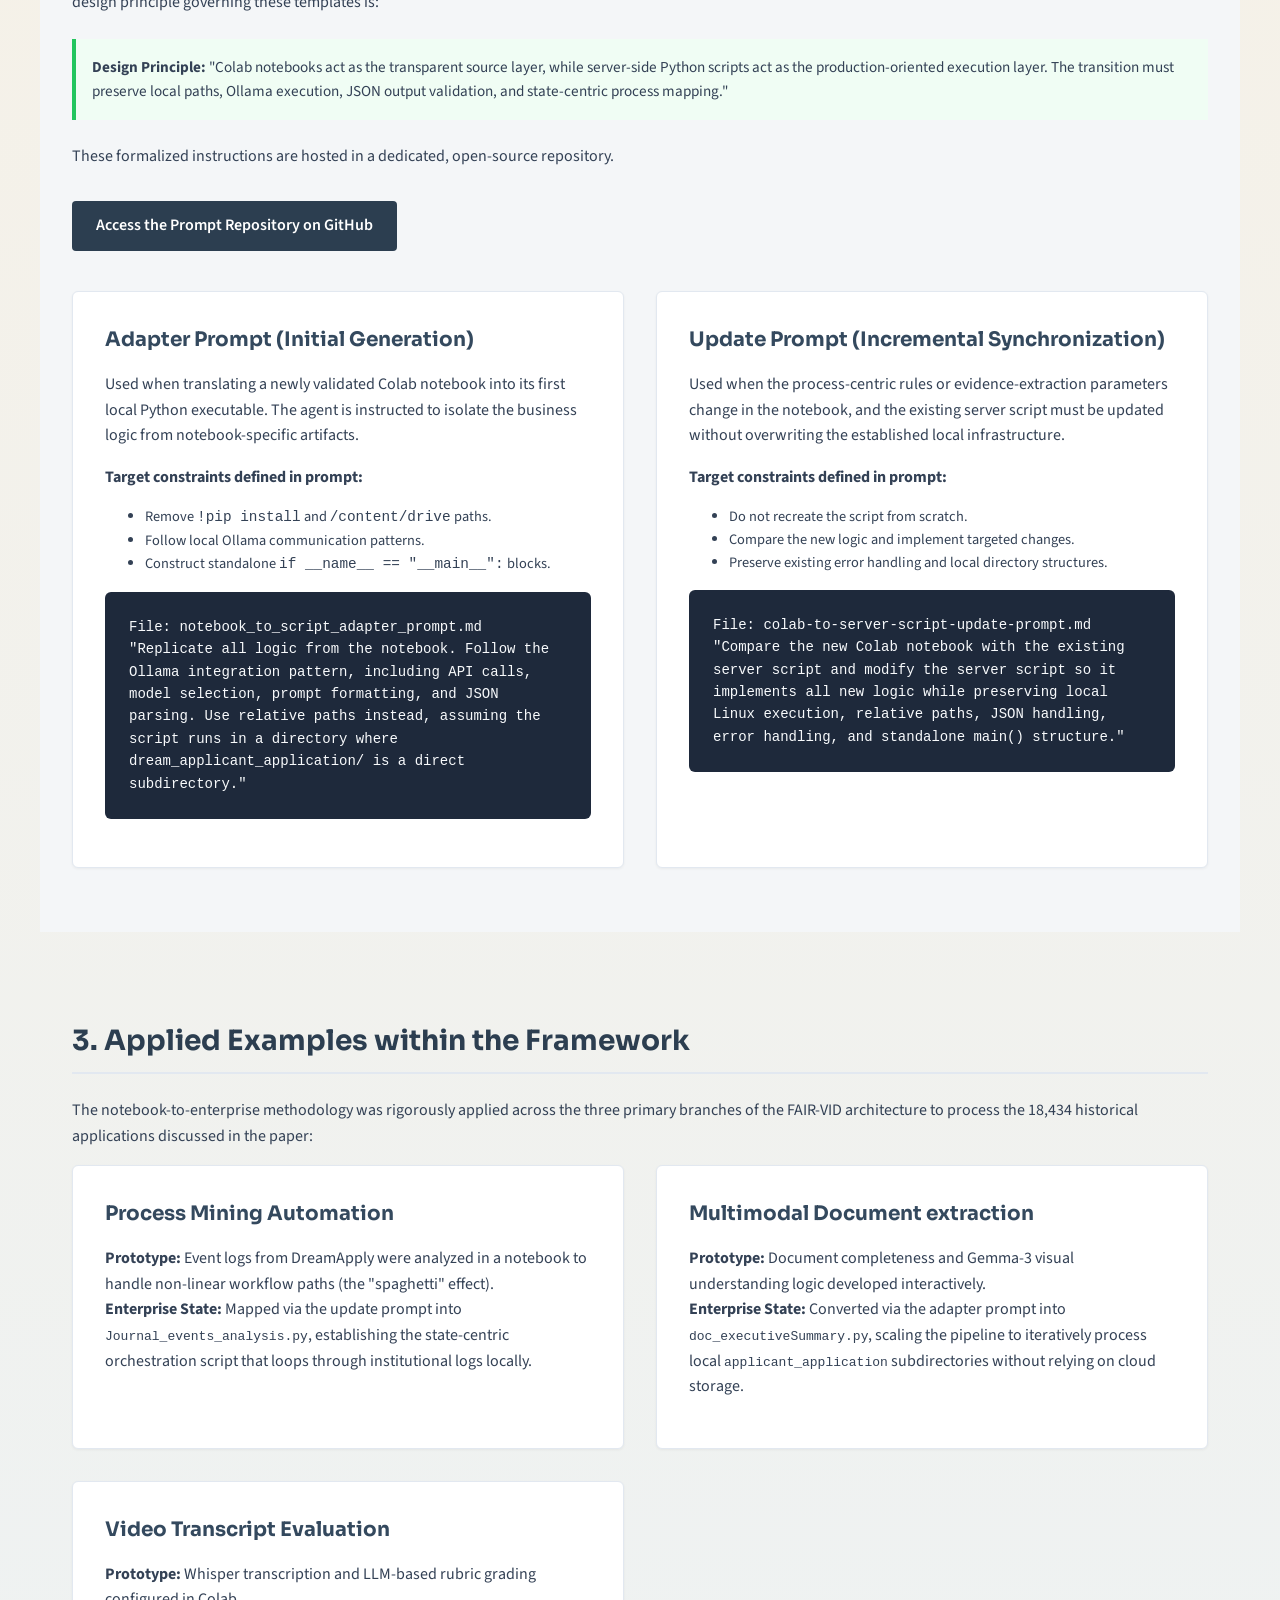
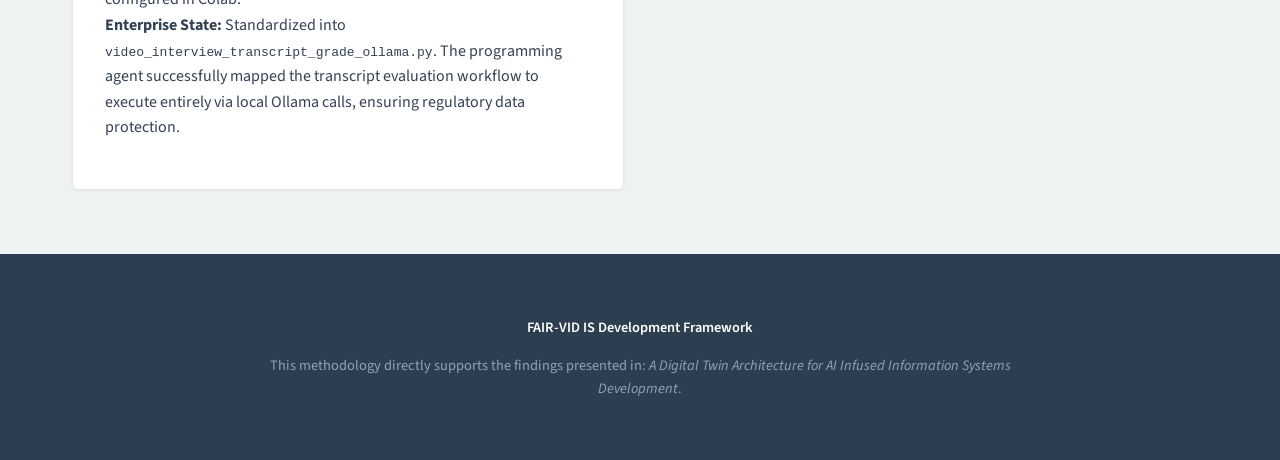
==== commit db052767: "Add files via upload" ====
--- a/notebook-to-enterprise.html
+++ b/notebook-to-enterprise.html
@@ -3,191 +3,296 @@
 <head>
     <meta charset="UTF-8">
     <meta name="viewport" content="width=device-width, initial-scale=1.0">
-    <title>FAIR-VID Notebook to Enterprise | Prompts, Scripts, and Deployment Pattern</title>
+    <title>Notebook-to-Enterprise Method | FAIR-VID</title>
     <link rel="preconnect" href="https://fonts.googleapis.com">
     <link rel="preconnect" href="https://fonts.gstatic.com" crossorigin>
-    <link href="https://fonts.googleapis.com/css2?family=Sora:wght@500;600;700;800&family=Source+Sans+3:wght@400;600;700&display=swap" rel="stylesheet">
+    <link href="https://fonts.googleapis.com/css2?family=Sora:wght@400;500;600;700&family=Source+Sans+3:wght@400;600;700&display=swap" rel="stylesheet">
     <link rel="stylesheet" href="assets/site.css">
+    
+    <!-- Page-specific CSS to visually indicate a context switch to "Methodology" -->
+    <style>
+        :root {
+            --brand-primary: #2c3e50; /* Academic slate */
+            --brand-secondary: #34495e;
+            --bg-muted: #f4f6f8;
+            --border-light: #e2e8f0;
+            --text-body: #334155;
+        }
+        
+        body {
+            background-color: #ffffff;
+            color: var(--text-body);
+            font-family: 'Source Sans 3', sans-serif;
+            line-height: 1.6;
+        }
+
+        /* Nav Override */
+        .topbar { background-color: var(--brand-primary); border-bottom: none; }
+        .topbar a { color: #ffffff !important; opacity: 0.9; }
+        .topbar a:hover { opacity: 1; }
+        .brand-mark { background-color: #ffffff; color: var(--brand-primary); }
+
+        /* Page Header */
+        .method-header {
+            background-color: var(--bg-muted);
+            padding: 4rem 2rem;
+            border-bottom: 1px solid var(--border-light);
+        }
+        .method-header-inner {
+            max-width: 1200px;
+            margin: 0 auto;
+        }
+        .method-title {
+            font-family: 'Sora', sans-serif;
+            color: var(--brand-primary);
+            font-size: 2.5rem;
+            margin-bottom: 1rem;
+            line-height: 1.2;
+        }
+        .method-abstract {
+            font-size: 1.125rem;
+            max-width: 800px;
+            color: #475569;
+        }
+
+        /* Content Structure */
+        .content-section {
+            padding: 4rem 2rem;
+            max-width: 1200px;
+            margin: 0 auto;
+        }
+        .content-section h2 {
+            font-family: 'Sora', sans-serif;
+            color: var(--brand-primary);
+            font-size: 1.75rem;
+            margin-bottom: 1.5rem;
+            border-bottom: 2px solid var(--border-light);
+            padding-bottom: 0.5rem;
+        }
+
+        /* Grid Layouts */
+        .methodology-grid {
+            display: grid;
+            grid-template-columns: 1fr;
+            gap: 2rem;
+        }
+        @media (min-width: 768px) {
+            .methodology-grid { grid-template-columns: 1fr 1fr; }
+        }
+
+        /* Academic Cards */
+        .method-card {
+            background: #ffffff;
+            border: 1px solid var(--border-light);
+            border-radius: 6px;
+            padding: 2rem;
+            box-shadow: 0 1px 3px rgba(0,0,0,0.05);
+        }
+        .method-card h3 {
+            font-family: 'Sora', sans-serif;
+            font-size: 1.25rem;
+            color: var(--brand-secondary);
+            margin-top: 0;
+            margin-bottom: 1rem;
+        }
+
+        /* Code & Prompts */
+        .code-block {
+            background-color: #1e293b;
+            color: #f8fafc;
+            padding: 1.5rem;
+            border-radius: 6px;
+            font-family: ui-monospace, SFMono-Regular, Menlo, Monaco, Consolas, monospace;
+            font-size: 0.875rem;
+            overflow-x: auto;
+            margin: 1rem 0;
+        }
+        .prompt-note {
+            background-color: #f0fdf4;
+            border-left: 4px solid #22c55e;
+            padding: 1rem;
+            margin: 1.5rem 0;
+            font-size: 0.95rem;
+        }
+
+        /* Figure Styles */
+        .figure-container {
+            margin: 2rem 0;
+            padding: 1.5rem;
+            background: var(--bg-muted);
+            border: 1px solid var(--border-light);
+            border-radius: 6px;
+            text-align: center;
+        }
+        .figure-container img {
+            max-width: 100%;
+            height: auto;
+            border: 1px solid #cbd5e1;
+            background: #fff;
+            padding: 0.5rem;
+        }
+        .figure-caption {
+            margin-top: 1rem;
+            font-size: 0.9rem;
+            color: #64748b;
+            text-align: left;
+        }
+
+        /* Buttons */
+        .btn-primary {
+            display: inline-block;
+            background-color: var(--brand-primary);
+            color: #ffffff;
+            padding: 0.75rem 1.5rem;
+            text-decoration: none;
+            border-radius: 4px;
+            font-weight: 600;
+            margin-top: 1rem;
+            transition: background 0.2s;
+        }
+        .btn-primary:hover {
+            background-color: #1a252f;
+            color: #ffffff;
+        }
+    </style>
 </head>
 <body>
     <nav class="topbar">
-        <div class="site-shell topbar-inner">
-            <a class="brand" href="index.html">
-                <div class="brand-mark">FV</div>
-                <div class="brand-copy">
-                    <strong>FAIR-VID</strong>
-                    <span>Notebook to enterprise</span>
+        <div class="site-shell topbar-inner" style="display: flex; justify-content: space-between; align-items: center; max-width: 1200px; margin: 0 auto; padding: 1rem 2rem;">
+            <a class="brand" href="index.html" style="display: flex; align-items: center; text-decoration: none;">
+                <div class="brand-mark" style="padding: 0.25rem 0.5rem; font-weight: bold; border-radius: 3px; margin-right: 0.75rem;">FV</div>
+                <div class="brand-copy" style="color: white; line-height: 1.2;">
+                    <strong>FAIR-VID</strong><br>
+                    <span style="font-size: 0.8rem; font-weight: 400;">IS Development Framework</span>
                 </div>
             </a>
-            <div class="nav-links">
-                <a href="index.html">Home</a>
-                <a href="documents.html">Document branch</a>
-                <a href="video.html">Video branch</a>
-                <a href="process-mining.html">Process mining</a>
-            </div>
-            <div class="nav-actions">
-                <a class="button-secondary" href="https://github.com/fair-vid/admission_prompts" target="_blank" rel="noreferrer">Prompt repo</a>
+            <div class="nav-links" style="display: flex; gap: 1.5rem; font-size: 0.9rem; font-weight: 600;">
+                <a href="index.html">Architecture</a>
+                <a href="documents.html">Document Branch</a>
+                <a href="video.html">Video Branch</a>
+                <a href="process-mining.html">Process Mining</a>
             </div>
         </div>
     </nav>
 
-    <header class="hero">
-        <div class="site-shell page-hero-grid">
-            <section class="page-hero">
-                <div class="eyebrow">Engineering structure</div>
-                <h1>FAIR-VID uses notebooks as the source layer for later Python services.</h1>
-                <p>
-                    This is a core FAIR-VID claim in the paper. The framework is prototyped as executable notebooks, then migrated or synchronized into server-side Python with prompt templates that preserve inspectable outputs and local execution constraints.
-                </p>
-                <div class="pill-row">
-                    <span class="pill">Notebook source of truth</span>
-                    <span class="pill">Prompt-managed migration</span>
-                    <span class="pill">Local paths and Ollama</span>
-                    <span class="pill">Per-agent scripts</span>
-                </div>
-            </section>
-            <article class="hero-panel">
-                <div>
-                    <div class="section-chip">Code mapping</div>
-                    <h2>Generated modules already exist in the FAIR-VID tree</h2>
-                    <p>
-                        The current FAIR-VID folders contain notebook-derived Python modules for journal analysis, document summaries, aggregation, audio extraction, transcription, and transcript grading. The site maps these scripts to their notebook sources.
-                    </p>
-                </div>
-                <ul class="hero-list">
-                    <li>Journal_events_analysis.py mirrors the process-mining notebook.</li>
-                    <li>doc_executiveSummary.py preserves prompt-driven document summarization.</li>
-                    <li>video_interview_transcript_grade_ollama.py preserves transcript evaluation with fetched prompts.</li>
-                </ul>
-            </article>
+    <header class="method-header">
+        <div class="method-header-inner">
+            <h1 class="method-title">Notebook-to-Enterprise Development Paradigm</h1>
+            <p class="method-abstract">
+                A core contribution of the FAIR-VID framework is the reproducible method for developing AI-infused information systems. Rather than building monolithic solutions, the system is first prototyped as a collection of modular, transparent Jupyter notebooks. These components are subsequently transformed into enterprise-ready server scripts using AI programming agents.
+            </p>
         </div>
     </header>
 
     <main>
-        <section class="section">
-            <div class="site-shell wide-grid">
-                <article class="wide-card">
-                    <div class="kicker">Paper figure</div>
-                    <h3>Notebook-based digital twin implementation pattern</h3>
-                    <img src="images/Fig4_Notebook Based Digital Twin Implementation Pattern.drawio.png" alt="Notebook to enterprise pattern">
-                    <p class="figure-caption">
-                        The ISD paper explicitly depicts notebooks as the modular implementation form of the digital twin. The same decomposition is later used when AI programming agents generate server-side code.
-                    </p>
-                </article>
-                <article class="wide-card">
-                    <div class="kicker">Prompt template project</div>
-                    <h3>The admission prompts repository formalizes that migration</h3>
-                    <p>
-                        The local prompt-template README defines the design principle: Colab notebooks are for use and inspection, while server-side Python scripts are for stable local execution. The templates are part of the FAIR-VID framework method.
-                    </p>
-                    <div class="pill-row">
-                        <span class="pill">notebook_to_script_adapter_prompt.md</span>
-                        <span class="pill">colab-to-server-script-update-prompt.md</span>
+        <section class="content-section">
+            <h2>1. Methodological Approach</h2>
+            <p>
+                In the proposed digital twin architecture, transparency is enforced by separating development and inspection from execution. The framework establishes a unified deployment methodology:
+            </p>
+            <ul>
+                <li><strong>Prototyping Layer (Colab Notebooks):</strong> Used for experimental development, community inspection, and step-by-step auditing. Intermediate artifacts (e.g., OCR bounding boxes, JSON scores) are highly visible.</li>
+                <li><strong>Execution Layer (Server-side Python):</strong> AI programming agents (such as GPT-4o or GPT-5.3-Codex) are used to convert the notebooks into local Linux scripts. These scripts preserve process logic, remove cloud dependencies (like Google Drive mounts), and utilize local models via tools like Ollama.</li>
+            </ul>
+
+            <div class="figure-container">
+                <img src="images/Fig4_Notebook Based Digital Twin Implementation Pattern.drawio.png" alt="Notebook to Enterprise Pattern Diagram">
+                <div class="figure-caption">
+                    <strong>Figure 4 from the manuscript:</strong> The structural mapping between the notebook-based prototype and the final enterprise services. The decomposition of AI agents is preserved during the prompt-driven transformation.
+                </div>
+            </div>
+        </section>
+
+        <section class="content-section" style="background-color: var(--bg-muted);">
+            <h2>2. The Prompt Repository for Code Generation</h2>
+            <p>
+                To standardize the IS development transition from prototype to enterprise, we have formalized the prompt templates used by the AI programming agents. The underlying design principle governing these templates is:
+            </p>
+            
+            <div class="prompt-note">
+                <strong>Design Principle:</strong> "Colab notebooks act as the transparent source layer, while server-side Python scripts act as the production-oriented execution layer. The transition must preserve local paths, Ollama execution, JSON output validation, and state-centric process mapping."
+            </div>
+
+            <p>These formalized instructions are hosted in a dedicated, open-source repository.</p>
+            <a href="https://github.com/fair-vid/admission_prompts" class="btn-primary" target="_blank" rel="noreferrer">Access the Prompt Repository on GitHub</a>
+
+            <div class="methodology-grid" style="margin-top: 2.5rem;">
+                <div class="method-card">
+                    <h3>Adapter Prompt (Initial Generation)</h3>
+                    <p>
+                        Used when translating a newly validated Colab notebook into its first local Python executable. The agent is instructed to isolate the business logic from notebook-specific artifacts.
+                    </p>
+                    <strong>Target constraints defined in prompt:</strong>
+                    <ul style="font-size: 0.9rem;">
+                        <li>Remove <code>!pip install</code> and <code>/content/drive</code> paths.</li>
+                        <li>Follow local Ollama communication patterns.</li>
+                        <li>Construct standalone <code>if __name__ == "__main__":</code> blocks.</li>
+                    </ul>
+                    <div class="code-block">
+File: notebook_to_script_adapter_prompt.md
+
+"Replicate all logic from the notebook. Follow the Ollama integration pattern, including API calls, model selection, prompt formatting, and JSON parsing. 
+Use relative paths instead, assuming the script runs in a directory where dream_applicant_application/ is a direct subdirectory."
                     </div>
-                </article>
+                </div>
+
+                <div class="method-card">
+                    <h3>Update Prompt (Incremental Synchronization)</h3>
+                    <p>
+                        Used when the process-centric rules or evidence-extraction parameters change in the notebook, and the existing server script must be updated without overwriting the established local infrastructure.
+                    </p>
+                    <strong>Target constraints defined in prompt:</strong>
+                    <ul style="font-size: 0.9rem;">
+                        <li>Do not recreate the script from scratch.</li>
+                        <li>Compare the new logic and implement targeted changes.</li>
+                        <li>Preserve existing error handling and local directory structures.</li>
+                    </ul>
+                    <div class="code-block">
+File: colab-to-server-script-update-prompt.md
+
+"Compare the new Colab notebook with the existing server script and modify the server script so it implements all new logic while preserving local Linux execution, relative paths, JSON handling, error handling, and standalone main() structure."
+                    </div>
+                </div>
             </div>
         </section>
 
-        <section class="section">
-            <div class="site-shell">
-                <div class="section-head">
-                    <div class="eyebrow">Framework flow</div>
-                    <h2>How paper, notebooks, prompts, and scripts fit together</h2>
-                </div>
-                <div class="branch-grid">
-                    <article class="step-card">
-                        <div class="step-card-header">
-                            <div class="step-index">1</div>
-                            <h3>Paper defines the architectural pattern</h3>
-                        </div>
-                        <p>
-                            The manuscript argues for modular notebook agents, symmetric transparency, and interpretable orchestration. This is the conceptual layer.
-                        </p>
-                    </article>
-                    <article class="step-card">
-                        <div class="step-card-header">
-                            <div class="step-index">2</div>
-                            <h3>Notebooks become the executable specification</h3>
-                        </div>
-                        <p>
-                            Each agent is built and tested in Colab with visible intermediate artifacts and shared storage for framework users, code users, and paper readers.
-                        </p>
-                    </article>
-                    <article class="step-card">
-                        <div class="step-card-header">
-                            <div class="step-index">3</div>
-                            <h3>Prompt templates migrate or synchronize logic</h3>
-                        </div>
-                        <p>
-                            FAIR-VID uses prompt templates to either create a first server script from a notebook or update an existing server script after the notebook changes.
-                        </p>
-                    </article>
-                    <article class="step-card">
-                        <div class="step-card-header">
-                            <div class="step-index">4</div>
-                            <h3>Server-side Python preserves inspectability</h3>
-                        </div>
-                        <p>
-                            Local scripts keep relative paths, log files, JSON outputs, prompt traceability, and applicant-folder organization so the deployment step does not destroy inspectability.
-                        </p>
-                    </article>
-                </div>
-            </div>
-        </section>
-
-        <section class="section">
-            <div class="site-shell split-grid">
-                <article class="panel">
-                    <div class="eyebrow">Concrete examples</div>
-                    <h3>Examples already present in FAIR-VID</h3>
-                    <ul class="plain-list">
-                        <li>Document scripts use applicant-application subdirectories and prompt folders from the FAIR-VID prompt repository.</li>
-                        <li>Transcript grading scripts fetch interview-evaluator prompts and save one JSON per transcript.</li>
-                        <li>Process-mining code preserves the notebook’s missing-ID recovery, event normalization, and simulation logic.</li>
-                    </ul>
-                </article>
-                <article class="callout">
-                    <div class="eyebrow">System implication</div>
-                    <h3>The method covers IS implementation and model evaluation</h3>
-                    <p>
-                        FAIR-VID specifies AI systems in high-stakes domains as versionable, testable components. The prompt-guided notebook-to-code bridge is part of that method because it maps prototype logic to institutional infrastructure.
-                    </p>
-                </article>
-            </div>
-        </section>
-
-        <section class="section">
-            <div class="site-shell">
-                <div class="section-head">
-                    <div class="eyebrow">Repositories</div>
-                    <h2>Where to inspect the prompts and code-generation assumptions</h2>
-                </div>
-                <div class="link-grid">
-                    <article class="link-card">
-                        <h3>admission_prompts repository</h3>
-                        <p>Public repository that contains prompt files referenced by the generated scripts.</p>
-                        <a class="text-link" href="https://github.com/fair-vid/admission_prompts" target="_blank" rel="noreferrer">Open GitHub repo</a>
-                    </article>
-                    <article class="link-card">
-                        <h3>Adapter prompt</h3>
-                        <p>Used when a new server-side Python script needs to be created from a notebook.</p>
-                        <a class="text-link" href="https://github.com/fair-vid/admission_prompts/tree/main" target="_blank" rel="noreferrer">Inspect the prompt project</a>
-                    </article>
-                    <article class="link-card">
-                        <h3>Update prompt</h3>
-                        <p>Used when a notebook changes but a corresponding server script already exists and must be synchronized.</p>
-                        <a class="text-link" href="https://github.com/fair-vid/admission_prompts/tree/main" target="_blank" rel="noreferrer">See update-oriented prompts</a>
-                    </article>
+        <section class="content-section">
+            <h2>3. Applied Examples within the Framework</h2>
+            <p>
+                The notebook-to-enterprise methodology was rigorously applied across the three primary branches of the FAIR-VID architecture to process the 18,434 historical applications discussed in the paper:
+            </p>
+            
+            <div class="methodology-grid">
+                <div class="method-card">
+                    <h3>Process Mining Automation</h3>
+                    <p>
+                        <strong>Prototype:</strong> Event logs from DreamApply were analyzed in a notebook to handle non-linear workflow paths (the "spaghetti" effect).<br>
+                        <strong>Enterprise State:</strong> Mapped via the update prompt into <code>Journal_events_analysis.py</code>, establishing the state-centric orchestration script that loops through institutional logs locally.
+                    </p>
+                </div>
+                <div class="method-card">
+                    <h3>Multimodal Document extraction</h3>
+                    <p>
+                        <strong>Prototype:</strong> Document completeness and Gemma-3 visual understanding logic developed interactively.<br>
+                        <strong>Enterprise State:</strong> Converted via the adapter prompt into <code>doc_executiveSummary.py</code>, scaling the pipeline to iteratively process local <code>applicant_application</code> subdirectories without relying on cloud storage.
+                    </p>
+                </div>
+                <div class="method-card">
+                    <h3>Video Transcript Evaluation</h3>
+                    <p>
+                        <strong>Prototype:</strong> Whisper transcription and LLM-based rubric grading configured in Colab.<br>
+                        <strong>Enterprise State:</strong> Standardized into <code>video_interview_transcript_grade_ollama.py</code>. The programming agent successfully mapped the transcript evaluation workflow to execute entirely via local Ollama calls, ensuring regulatory data protection.
+                    </p>
                 </div>
             </div>
         </section>
     </main>
 
-    <footer class="footer">
-        <div class="site-shell footer-card">
-            <strong>Notebook-to-enterprise summary</strong>
+    <footer style="background-color: var(--brand-primary); color: #94a3b8; padding: 3rem 2rem; text-align: center; font-size: 0.9rem;">
+        <div style="max-width: 800px; margin: 0 auto;">
+            <p style="color: #ffffff; font-weight: 600; margin-bottom: 0.5rem;">FAIR-VID IS Development Framework</p>
             <p>
-                FAIR-VID treats the migration path as part of the method. The site shows how the paper, notebooks, prompts, and generated scripts map to the same architecture.
+                This methodology directly supports the findings presented in: <em>A Digital Twin Architecture for AI Infused Information Systems Development</em>.
             </p>
         </div>
     </footer>
